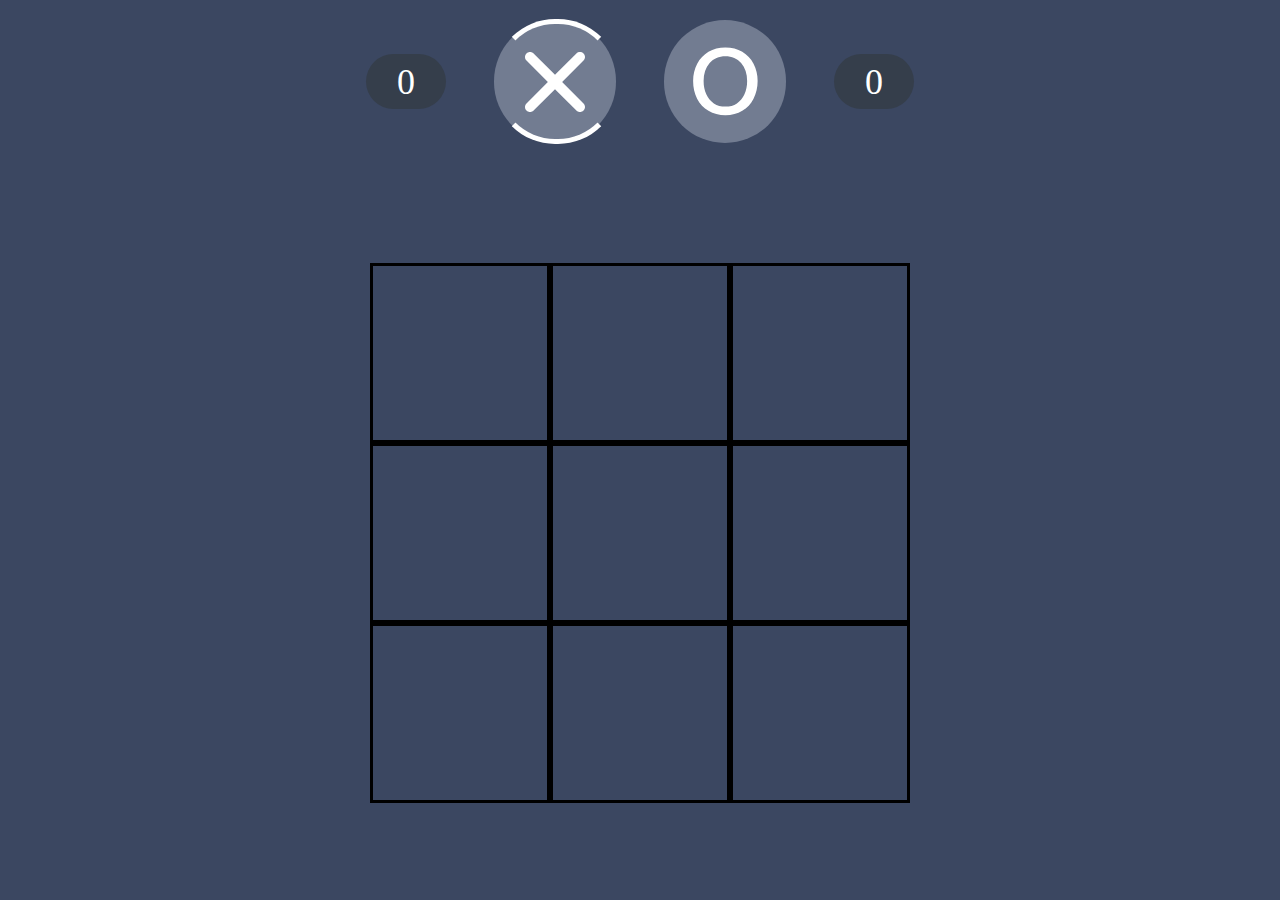
==== ticTacToe/index.html @ ed0f0385 "frontend developed" ====
<!DOCTYPE html>
<html lang="en">

<head>
    <meta charset="UTF-8">
    <meta name="viewport" content="width=device-width, initial-scale=1.0">
    <title>tic tac toe</title>
    <link rel="stylesheet" href="style.css">
    <script src="mainScript.js"></script>
</head>

<body>
    <div class="informationPanel">
        <div class="counter" id="left">
            <p>0</p>
        </div>
        <div class="playerMarkerL marker">
            <img src="img/panel/cross.svg" alt="">
        </div>
        <div class="playerMarkerR marker">
            <img src="img/panel/o.svg" alt="">
        </div>
        <div class="animationCircle animCircleX"></div>
        <div class="animationCircle animCircleO disable"></div>
        <div class="counter" id="right">
            <p>0</p>
        </div>
    </div>
    <div class="board">
        <div class="cell1 cell"></div>
        <div class="cell2 cell"></div>
        <div class="cell3 cell"></div>
        <div class="cell4 cell"></div>
        <div class="cell5 cell"></div>
        <div class="cell6 cell"></div>
        <div class="cell7 cell"></div>
        <div class="cell8 cell"></div>
        <div class="cell9 cell"></div>
    </div>
</body>

</html>
---- ticTacToe/style.css ----
* {
    margin: 0;
    padding: 0;
    box-sizing: border-box;
}

@font-face {
    font-family: "Inter";
    src: url("/Inter/Inter-VariableFont_opsz\,wght.ttf");
    font-weight: normal;
}

body {
    background-color: #3B4761;
}

.counter {
    width: 80px;
    height: 55px;
    background-color: #353E4B;
    border-radius: 30px;
    display: flex;
    align-items: center;
    justify-content: center;
}

.counter p {
    color: #ffffff;
    font-size: 36px;
    font-family: "Inter";

}

.placeholder {
    background-color: gray;
    width: 20px;
    height: 20px;
    border: 6px solid white;
}

.cell {
    width: 180px;
    height: 180px;
    border: 3px solid black;
}

.informationPanel {
    display: flex;
    align-items: center;
    justify-content: space-between;
    margin-top: 20px;
    margin-left: calc(50% - (548px / 2));
    width: 548px;
}

.marker {
    width: 122px;
    height: 123px;
    background-color: #727C91;
    border-radius: 61px;
    display: flex;
    align-items: center;
    justify-content: center;
}

.board {
    display: inline-grid;
    grid-template-columns: auto auto auto;
    margin-left: calc(50% - (540px / 2));
    margin-top: calc(50vh - (540px / 2) - 60px);
}

.animationCircle {
    position: absolute;
    width: 125px;
    height: 125px;
    border-radius: 61px;
    border: 5px solid white;
    border-left-color: transparent;
    border-right-color: transparent;
    background-color: transparent;
    top: 19px;
    animation: spin 6s linear infinite;
}

.animCircleX {
    left: calc(50% - 146px);
}

.animCircleO {
    left: calc(50% + 21px);
}

.disable {
    display: none;
}

@keyframes spin {
    0% {
        transform: rotate(0deg);
    }

    100% {
        transform: rotate(360deg);
    }
}
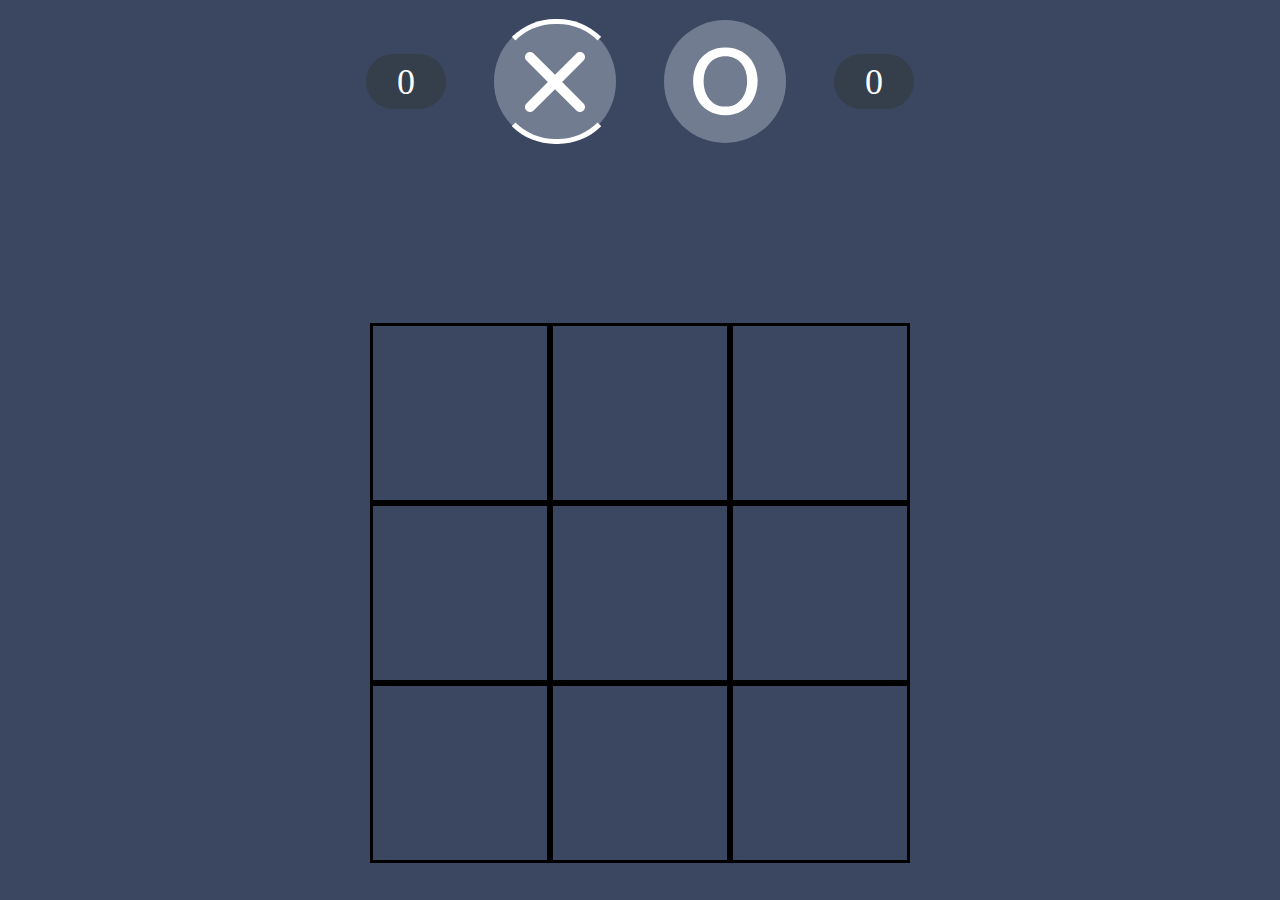
==== commit 76b47d7f: "fixed board view" ====
--- a/ticTacToe/index.html
+++ b/ticTacToe/index.html
@@ -6,37 +6,67 @@
     <meta name="viewport" content="width=device-width, initial-scale=1.0">
     <title>tic tac toe</title>
     <link rel="stylesheet" href="style.css">
-    <script src="mainScript.js"></script>
 </head>
 
 <body>
-    <div class="informationPanel">
-        <div class="counter" id="left">
-            <p>0</p>
+    <div class="wrapper">
+        <div class="informationPanel">
+            <div class="counter" id="left">
+                <p>0</p>
+            </div>
+            <div class="playerMarkerL marker">
+                <img src="img/panel/cross.svg" alt="">
+            </div>
+            <div class="playerMarkerR marker">
+                <img src="img/panel/o.svg" alt="">
+            </div>
+            <div class="animationCircle animCircleX"></div>
+            <div class="animationCircle animCircleO disable"></div>
+            <div class="counter" id="right">
+                <p>0</p>
+            </div>
         </div>
-        <div class="playerMarkerL marker">
-            <img src="img/panel/cross.svg" alt="">
-        </div>
-        <div class="playerMarkerR marker">
-            <img src="img/panel/o.svg" alt="">
-        </div>
-        <div class="animationCircle animCircleX"></div>
-        <div class="animationCircle animCircleO disable"></div>
-        <div class="counter" id="right">
-            <p>0</p>
+        <div class="board">
+            <div class="cell1 cell" data-index="0">
+                <div class="X figure disable"></div>
+                <div class="O figure disable"></div>
+            </div>
+            <div class="cell2 cell" data-index="1">
+                <div class="X figure disable"></div>
+                <div class="O figure disable"></div>
+            </div>
+            <div class="cell3 cell" data-index="2">
+                <div class="X figure disable"></div>
+                <div class="O figure disable"></div>
+            </div>
+            <div class="cell4 cell" data-index="3">
+                <div class="X figure disable"></div>
+                <div class="O figure disable"></div>
+            </div>
+            <div class="cell5 cell" data-index="4">
+                <div class="X figure disable"></div>
+                <div class="O figure disable"></div>
+            </div>
+            <div class="cell6 cell" data-index="5">
+                <div class="X figure disable"></div>
+                <div class="O figure disable"></div>
+            </div>
+            <div class="cell7 cell" data-index="6">
+                <div class="X figure disable"></div>
+                <div class="O figure disable"></div>
+            </div>
+            <div class="cell8 cell" data-index="7">
+                <div class="X figure disable"></div>
+                <div class="O figure disable"></div>
+            </div>
+            <div class="cell9 cell" data-index="8">
+                <div class="X figure disable"></div>
+                <div class="O figure disable"></div>
+            </div>
+
         </div>
     </div>
-    <div class="board">
-        <div class="cell1 cell"></div>
-        <div class="cell2 cell"></div>
-        <div class="cell3 cell"></div>
-        <div class="cell4 cell"></div>
-        <div class="cell5 cell"></div>
-        <div class="cell6 cell"></div>
-        <div class="cell7 cell"></div>
-        <div class="cell8 cell"></div>
-        <div class="cell9 cell"></div>
-    </div>
+    <script src="mainScript.js"></script>
 </body>
 
 </html>--- a/ticTacToe/style.css
+++ b/ticTacToe/style.css
@@ -13,6 +13,11 @@
 body {
     background-color: #3B4761;
 }
+
+/* .wrapper {
+    display: flex;
+    flex-direction: column;
+} */
 
 .counter {
     width: 80px;
@@ -67,7 +72,7 @@
     display: inline-grid;
     grid-template-columns: auto auto auto;
     margin-left: calc(50% - (540px / 2));
-    margin-top: calc(50vh - (540px / 2) - 60px);
+    margin-top: calc(50vh - (540px / 2));
 }
 
 .animationCircle {
@@ -103,4 +108,21 @@
     100% {
         transform: rotate(360deg);
     }
+}
+
+.X {
+    background-image: url(img/playBoard/X.svg);
+}
+
+.O {
+    background-image: url(img/playBoard/O.svg);
+}
+
+.figure {
+    width: 108px;
+    height: 108px;
+    background-size: cover;
+    position: relative;
+    top: 36px;
+    left: 36px
 }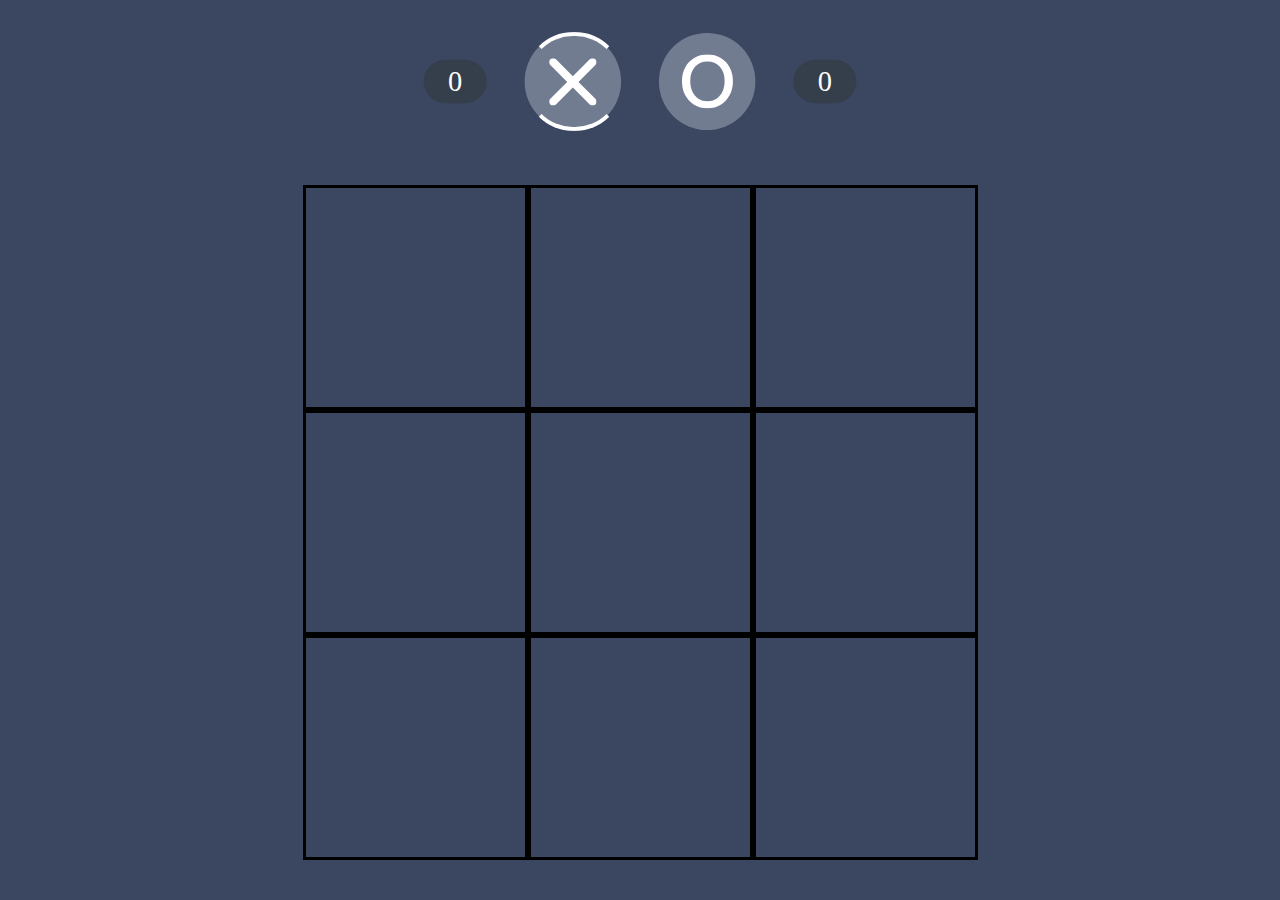
==== commit ea918db1: "fixed view" ====
--- a/ticTacToe/index.html
+++ b/ticTacToe/index.html
@@ -9,61 +9,58 @@
 </head>
 
 <body>
-    <div class="wrapper">
-        <div class="informationPanel">
-            <div class="counter" id="left">
-                <p>0</p>
-            </div>
-            <div class="playerMarkerL marker">
-                <img src="img/panel/cross.svg" alt="">
-            </div>
-            <div class="playerMarkerR marker">
-                <img src="img/panel/o.svg" alt="">
-            </div>
-            <div class="animationCircle animCircleX"></div>
-            <div class="animationCircle animCircleO disable"></div>
-            <div class="counter" id="right">
-                <p>0</p>
-            </div>
+    <div class="informationPanel">
+        <div class="counter" id="left">
+            <p>0</p>
         </div>
-        <div class="board">
-            <div class="cell1 cell" data-index="0">
-                <div class="X figure disable"></div>
-                <div class="O figure disable"></div>
-            </div>
-            <div class="cell2 cell" data-index="1">
-                <div class="X figure disable"></div>
-                <div class="O figure disable"></div>
-            </div>
-            <div class="cell3 cell" data-index="2">
-                <div class="X figure disable"></div>
-                <div class="O figure disable"></div>
-            </div>
-            <div class="cell4 cell" data-index="3">
-                <div class="X figure disable"></div>
-                <div class="O figure disable"></div>
-            </div>
-            <div class="cell5 cell" data-index="4">
-                <div class="X figure disable"></div>
-                <div class="O figure disable"></div>
-            </div>
-            <div class="cell6 cell" data-index="5">
-                <div class="X figure disable"></div>
-                <div class="O figure disable"></div>
-            </div>
-            <div class="cell7 cell" data-index="6">
-                <div class="X figure disable"></div>
-                <div class="O figure disable"></div>
-            </div>
-            <div class="cell8 cell" data-index="7">
-                <div class="X figure disable"></div>
-                <div class="O figure disable"></div>
-            </div>
-            <div class="cell9 cell" data-index="8">
-                <div class="X figure disable"></div>
-                <div class="O figure disable"></div>
-            </div>
-
+        <div class="playerMarkerL marker">
+            <img src="img/panel/cross.svg" alt="">
+        </div>
+        <div class="playerMarkerR marker">
+            <img src="img/panel/o.svg" alt="">
+        </div>
+        <div class="animationCircle animCircleX"></div>
+        <div class="animationCircle animCircleO disable"></div>
+        <div class="counter" id="right">
+            <p>0</p>
+        </div>
+    </div>
+    <div class="board">
+        <div class="cell1 cell" data-index="0">
+            <div class="X figure disable"></div>
+            <div class="O figure disable"></div>
+        </div>
+        <div class="cell2 cell" data-index="1">
+            <div class="X figure disable"></div>
+            <div class="O figure disable"></div>
+        </div>
+        <div class="cell3 cell" data-index="2">
+            <div class="X figure disable"></div>
+            <div class="O figure disable"></div>
+        </div>
+        <div class="cell4 cell" data-index="3">
+            <div class="X figure disable"></div>
+            <div class="O figure disable"></div>
+        </div>
+        <div class="cell5 cell" data-index="4">
+            <div class="X figure disable"></div>
+            <div class="O figure disable"></div>
+        </div>
+        <div class="cell6 cell" data-index="5">
+            <div class="X figure disable"></div>
+            <div class="O figure disable"></div>
+        </div>
+        <div class="cell7 cell" data-index="6">
+            <div class="X figure disable"></div>
+            <div class="O figure disable"></div>
+        </div>
+        <div class="cell8 cell" data-index="7">
+            <div class="X figure disable"></div>
+            <div class="O figure disable"></div>
+        </div>
+        <div class="cell9 cell" data-index="8">
+            <div class="X figure disable"></div>
+            <div class="O figure disable"></div>
         </div>
     </div>
     <script src="mainScript.js"></script>
--- a/ticTacToe/style.css
+++ b/ticTacToe/style.css
@@ -13,11 +13,6 @@
 body {
     background-color: #3B4761;
 }
-
-/* .wrapper {
-    display: flex;
-    flex-direction: column;
-} */
 
 .counter {
     width: 80px;
@@ -44,18 +39,44 @@
 }
 
 .cell {
-    width: 180px;
-    height: 180px;
+    width: 25vh;
+    height: 25vh;
     border: 3px solid black;
 }
 
-.informationPanel {
-    display: flex;
-    align-items: center;
-    justify-content: space-between;
-    margin-top: 20px;
-    margin-left: calc(50% - (548px / 2));
-    width: 548px;
+@media (min-height: 10px) and (max-height: 719px) {
+    .informationPanel {
+        display: flex;
+        align-items: center;
+        justify-content: space-between;
+        margin-top: 20px;
+        margin-left: calc(50% - (548px / 2));
+        width: 548px;
+        transform: scale(0.59);
+    }
+}
+
+@media (min-height: 720px) and (max-height: 900px) {
+    .informationPanel {
+        display: flex;
+        align-items: center;
+        justify-content: space-between;
+        margin-top: 20px;
+        margin-left: calc(50% - (548px / 2));
+        width: 548px;
+        transform: scale(0.79);
+    }
+}
+
+@media (min-height: 901px) {
+    .informationPanel {
+        display: flex;
+        align-items: center;
+        justify-content: space-between;
+        margin-top: 20px;
+        margin-left: calc(50% - (548px / 2));
+        width: 548px;
+    }
 }
 
 .marker {
@@ -68,13 +89,6 @@
     justify-content: center;
 }
 
-.board {
-    display: inline-grid;
-    grid-template-columns: auto auto auto;
-    margin-left: calc(50% - (540px / 2));
-    margin-top: calc(50vh - (540px / 2));
-}
-
 .animationCircle {
     position: absolute;
     width: 125px;
@@ -84,9 +98,17 @@
     border-left-color: transparent;
     border-right-color: transparent;
     background-color: transparent;
-    top: 19px;
+    /* top: 12px; */
     animation: spin 6s linear infinite;
 }
+
+.board {
+    display: inline-grid;
+    grid-template-columns: auto auto auto;
+    margin-left: calc(50% - (3 * 25vh / 2));
+    margin-top: calc(50vh - (3 * 25vh / 2) - 71px);
+}
+
 
 .animCircleX {
     left: calc(50% - 146px);
@@ -119,10 +141,9 @@
 }
 
 .figure {
-    width: 108px;
-    height: 108px;
+    width: 25vh;
+    height: 25vh;
     background-size: cover;
     position: relative;
-    top: 36px;
-    left: 36px
+    transform: scale(0.67);
 }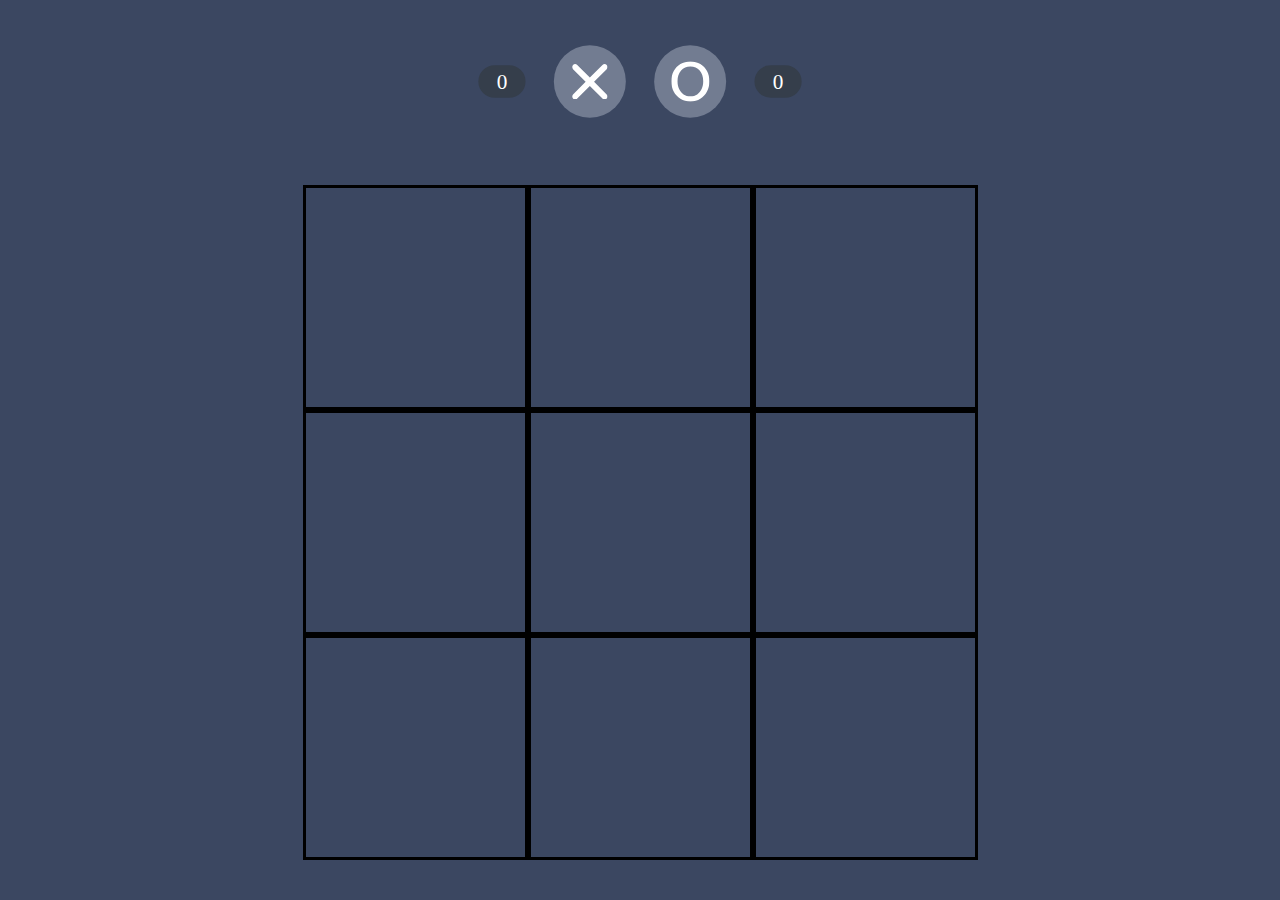
==== commit 44e67fef: "..." ====
--- a/ticTacToe/index.html
+++ b/ticTacToe/index.html
@@ -19,7 +19,7 @@
         <div class="playerMarkerR marker">
             <img src="img/panel/o.svg" alt="">
         </div>
-        <div class="animationCircle animCircleX"></div>
+        <div class="animationCircle animCircleX disable"></div>
         <div class="animationCircle animCircleO disable"></div>
         <div class="counter" id="right">
             <p>0</p>
--- a/ticTacToe/style.css
+++ b/ticTacToe/style.css
@@ -44,7 +44,35 @@
     border: 3px solid black;
 }
 
-@media (min-height: 10px) and (max-height: 719px) {
+@media (min-width: 10px) and (max-width: 500px) {
+    .informationPanel {
+        display: flex;
+        align-items: center;
+        justify-content: space-between;
+        margin-top: 20px;
+        margin-left: calc(50% - (548px / 2));
+        width: 548px;
+        transform: scale(5);
+    }
+
+    body {
+        transform: scale(0.59);
+    }
+}
+
+@media (min-height: 720px) and (max-height: 900px) and (min-width: 10px) and (max-width: 500px) {
+    .informationPanel {
+        display: flex;
+        align-items: center;
+        justify-content: space-between;
+        margin-top: 20px;
+        margin-left: calc(50% - (548px / 2));
+        width: 548px;
+        transform: scale(0.9);
+    }
+}
+
+@media (min-height: 500px) and (max-height: 719px) {
     .informationPanel {
         display: flex;
         align-items: center;
@@ -56,7 +84,7 @@
     }
 }
 
-@media (min-height: 720px) and (max-height: 900px) {
+@media (min-height: 720px) and (max-height: 900px) and (min-width: 501px) {
     .informationPanel {
         display: flex;
         align-items: center;
@@ -64,7 +92,7 @@
         margin-top: 20px;
         margin-left: calc(50% - (548px / 2));
         width: 548px;
-        transform: scale(0.79);
+        transform: scale(0.59);
     }
 }
 
